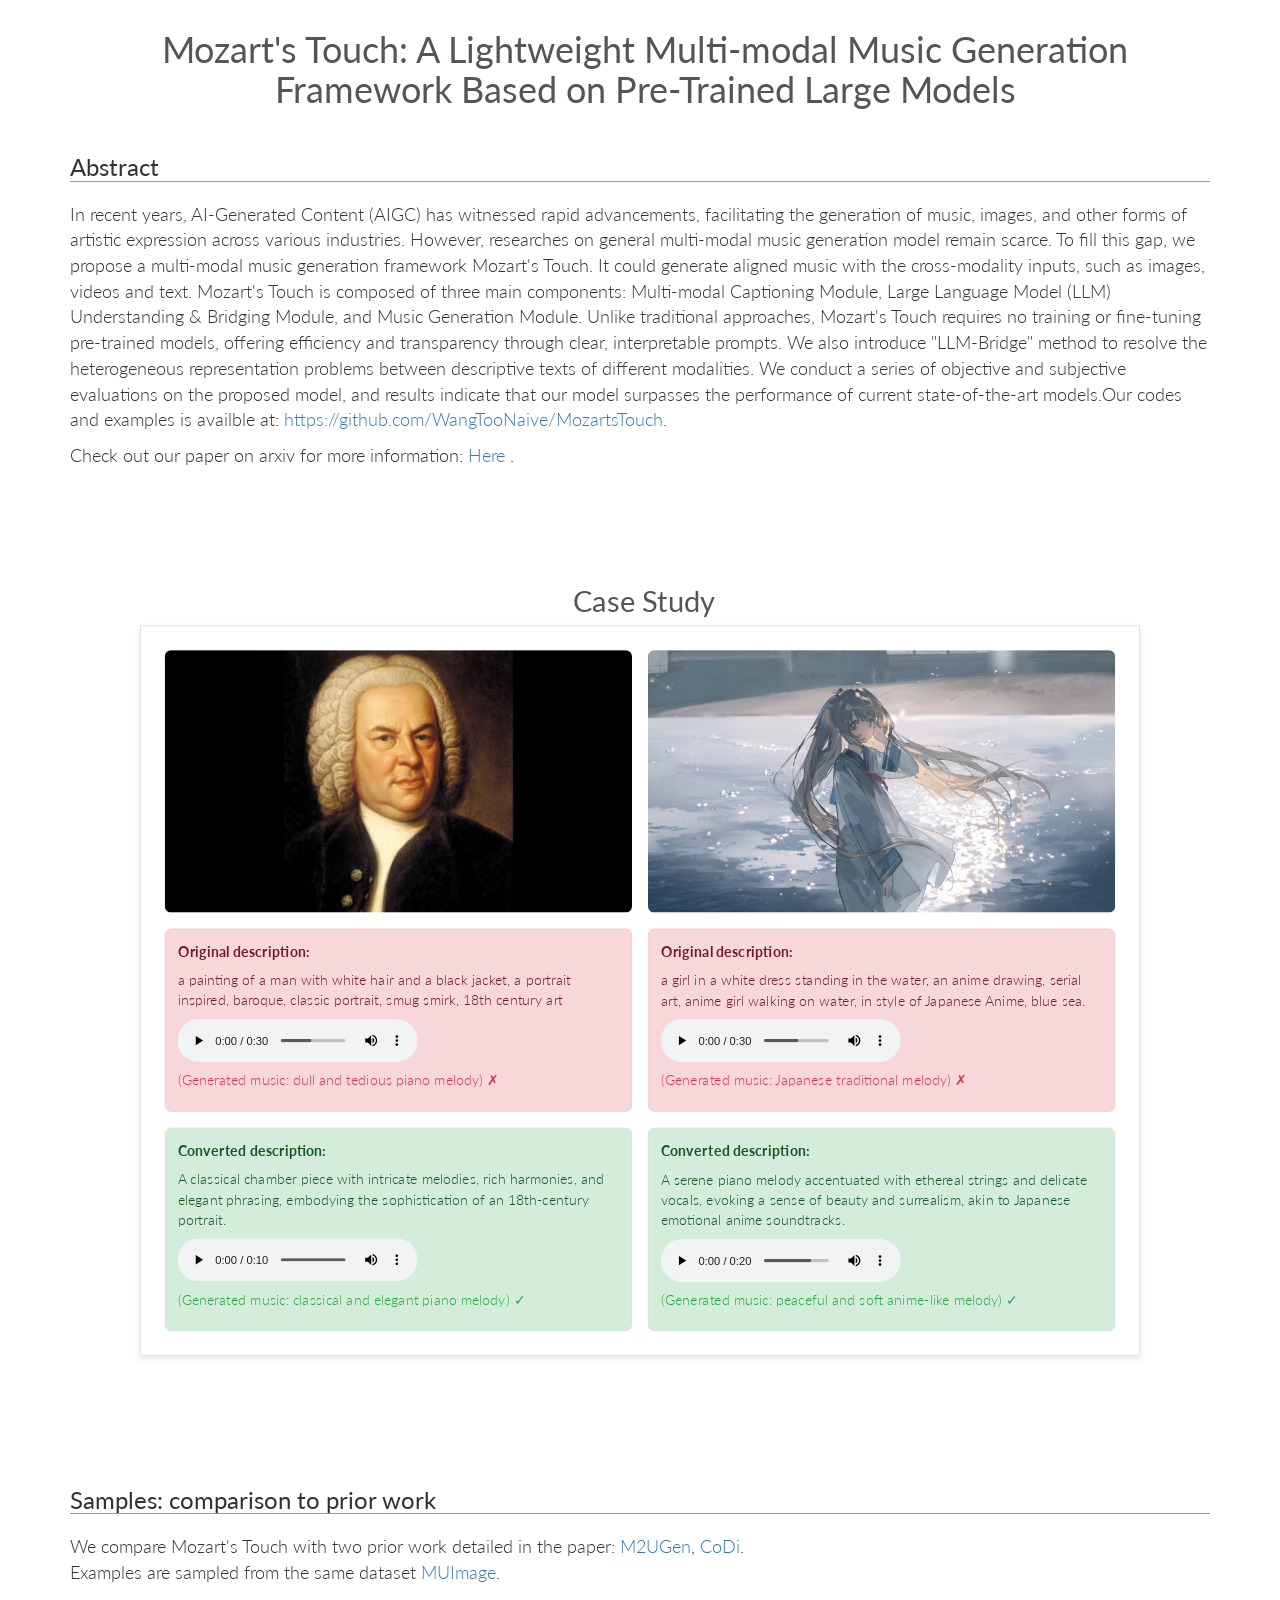
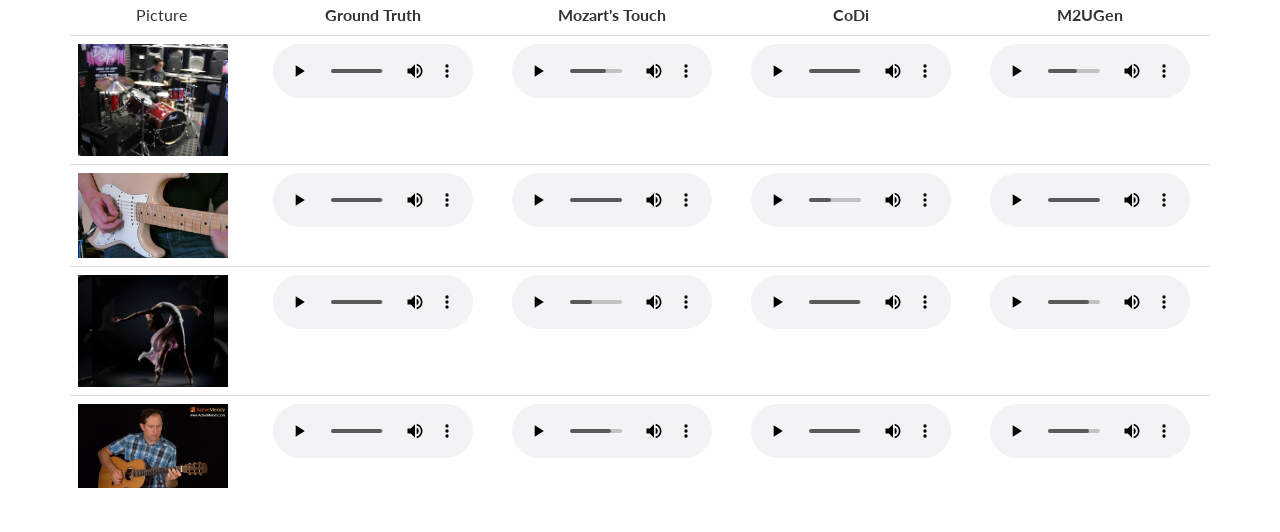
==== index.html @ 5bf79a74 "Rename index.html" ====
<html>
<head>

<link rel="stylesheet" href="https://maxcdn.bootstrapcdn.com/bootstrap/3.3.7/css/bootstrap.min.css"
      integrity="sha384-BVYiiSIFeK1dGmJRAkycuHAHRg32OmUcww7on3RYdg4Va+PmSTsz/K68vbdEjh4u" crossorigin="anonymous">
<link href='http://fonts.googleapis.com/css?family=Lato:300,400,900' rel='stylesheet' type='text/css'>
<link href="style.css" rel="stylesheet">
<title>Mozart's Touch: A Lightweight Multi-modal Music Generation Framework Based on Pre-Trained Large Models</title>

<head>
    <meta charset="UTF-8">
    <meta name="viewport" content="width=device-width, initial-scale=1.0">
    <title>Image Content Representation</title>
</head>

</head>
<body>

    <div id="header" class="container-fluid">
        <div class="row" style="text-align: center;">
        <div class="row">
            <h1>Mozart's Touch: A Lightweight Multi-modal Music Generation<br> Framework Based on Pre-Trained Large Models</h1>
        </div>
    </div>

<div class="container">
    <h2>Abstract</h2>
    <p>
        In recent years, AI-Generated Content (AIGC) has witnessed rapid advancements, facilitating the generation of music,
        images, and other forms of artistic expression across various industries. However, researches on general multi-modal
        music generation model remain scarce. To fill this gap, we propose a multi-modal music generation framework Mozart's
        Touch. It could generate aligned music with the cross-modality inputs, such as images, videos and text. Mozart's Touch
        is composed of three main components: Multi-modal Captioning Module, Large Language Model (LLM) Understanding & Bridging
        Module, and Music Generation Module. Unlike traditional approaches, Mozart's Touch requires no training or fine-tuning
        pre-trained models, offering efficiency and transparency through clear, interpretable prompts. We also introduce
        "LLM-Bridge" method to resolve the heterogeneous representation problems between descriptive texts of different
        modalities. We conduct a series of objective and subjective evaluations on the proposed model, and results indicate that
        our model surpasses the performance of current state-of-the-art models.Our codes and examples
        is availble at: <a href="https://github.com/WangTooNaive/MozartsTouch">https://github.com/WangTooNaive/MozartsTouch</a>.
    </p>
    <p>Check out our paper on arxiv for more information:  <a href="https://arxiv.org/abs/2405.02801">Here</a> .</p>
</div>

<div class="music-gen-wrapper">
    <h1 style="text-align: center;"> Case Study </h1>
<div class="music-gen-container" id="showcase">
    <div class="music-gen-column music-gen-left">
        <img src="img/case_study_1.jpg" alt="Classical portrait">
        <div class="music-gen-description-box music-gen-original-description">
            <p class="music-gen-description-title">Original description:</p>
            <p>a painting of a man with white hair and a black jacket, a portrait inspired, baroque, classic portrait,
                smug smirk, 18th century art</p>
            <audio controls class="sample_audio_mozart"><source src="audio/case_study_1.1.wav" type="audio/mpeg"></audio>
            <p class="music-gen-music error">(Generated music: dull and tedious piano melody) ✗</p>
        </div>
        <div class="music-gen-description-box music-gen-converted-description">
            <p class="music-gen-description-title">Converted description:</p>
            <p>A classical chamber piece with intricate melodies, rich harmonies, and elegant phrasing, embodying the
                sophistication of an 18th-century portrait.</p>
            <audio controls class="sample_audio_mozart"><source src="audio/case_study_1.2.wav" type="audio/mpeg"></audio>
            <p class="music-gen-music success">(Generated music: classical and elegant piano melody) ✓</p>
        </div>
    </div>
    <div class="music-gen-column music-gen-right">
        <img src="img/case_study_2.jpg" alt="Anime girl on water">
        <div class="music-gen-description-box music-gen-original-description">
            <p class="music-gen-description-title">Original description:</p>
            <p>a girl in a white dress standing in the water, an anime drawing, serial art, anime girl walking on water,
                in style of Japanese Anime, blue sea.</p>
            <audio controls class="sample_audio_mozart"><source src="audio/case_study_2.1.wav" type="audio/mpeg"></audio>
            <p class="music-gen-music error">(Generated music: Japanese traditional melody) ✗</p>
        </div>
        <div class="music-gen-description-box music-gen-converted-description">
            <p class="music-gen-description-title">Converted description:</p>
            <p>A serene piano melody accentuated with ethereal strings and delicate vocals, evoking a sense of beauty
                and surrealism, akin to Japanese emotional anime soundtracks.</p>
            <audio controls class="sample_audio_mozart"><source src="audio/case_study_2.2.wav" type="audio/mpeg"></audio>
            <p class="music-gen-music success">(Generated music: peaceful and soft anime-like melody) ✓</p>
        </div>
    </div>
</div>
<!-- <p ><br> In this part, we conduct a case study to analyze how our LLM
Understanding & Bridging Module (LUBM) mitigates the problem
of heterogeneous representations among different modalities. By
showcasing some representative comparative examples,
We demonstrate that the absence of the LUBM does indeed have
adverse effects on the generation results.<br><br>
The first example illustrates a portrait of Bach. Some keywords
in the original image description disturb the generation of corre
sponding music, as they focus on the attributes of image instead of
that of music. <br><br>

The second example illustrates an anime girl from a
visual novel game Atri: My Dear Moments. This example shows that
insufficiency of music attributions may also mislead the generation
of music in a quite different way.</p> -->
</div>

<!-- <div class="container" id="showcase">
    <h2> Case Study </h2>
    <div class="music-gen-container">
    <div class="music-gen-column music-gen-left">
        <img src="img/case_study_1.jpg" alt="Classical portrait">
        <div class="music-gen-description-box music-gen-original-description">
            <p class="music-gen-description-title">Original description:</p>
            <p style="font-size: 16px;">a painting of a man with white hair and a black jacket, a portrait inspired, baroque, classic portrait,
                smug smirk, 18th century art</p>
            <audio controls class="sample_audio_mozart"><source src="audio/case_study_1.1.wav" type="audio/mpeg"></audio>
            <p class="music-gen-music error">(Generated music: dull and tedious piano melody) ✗</p>
        </div>
        <div class="music-gen-description-box music-gen-converted-description">
            <p class="music-gen-description-title">Converted description:</p>
            <p style="font-size: 16px;">A classical chamber piece with intricate melodies, rich harmonies, and elegant phrasing, embodying the
                sophistication of an 18th-century portrait.</p>
            <audio controls class="sample_audio_mozart"><source src="audio/case_study_1.2.wav" type="audio/mpeg"></audio>
            <p class="music-gen-music success">(Generated music: classical and elegant piano melody) ✓</p>
        </div>
    </div>
    <div class="music-gen-column music-gen-right">
        <img src="img/case_study_2.jpg" alt="Anime girl on water">
        <div class="music-gen-description-box music-gen-original-description">
            <p class="music-gen-description-title">Original description:</p>
            <p style="font-size: 16px;">a girl in a white dress standing in the water, an anime drawing, serial art, anime girl walking on water,
                            in style of Japanese Anime, blue sea.</p>
            <audio controls class="sample_audio_mozart"><source src="audio/case_study_2.1.wav" type="audio/mpeg"></audio>
            <p class="music-gen-music error">(Generated music: Japanese traditional melody) ✗</p>
        </div>
        <div class="music-gen-description-box music-gen-converted-description">
            <p class="music-gen-description-title">Converted description:</p>
            <p style="font-size: 16px;">A serene piano melody accentuated with ethereal strings and delicate vocals, evoking a sense of beauty
                and surrealism, akin to Japanese emotional anime soundtracks.</p>
            <audio controls class="sample_audio_mozart"><source src="audio/case_study_2.2.wav" type="audio/mpeg"></audio>
            <p class="music-gen-music success">(Generated music: peaceful and soft anime-like melody) ✓</p>
        </div>
    </div>
    </div>
</div> -->

<div class="container" id="abstractdiv">
    <h2>Samples: comparison to prior work</h2>
    <p>We compare Mozart's Touch with two prior work detailed in the paper:
        <a href="https://crypto-code.github.io/M2UGen-Demo/">M2UGen</a>,
        <a href="https://codi-gen.github.io/">CoDi</a>. <br>Examples are sampled from the same dataset <a href="https://huggingface.co/datasets/M2UGen/MUImage">MUImage</a>.
    </p>
    <table class="table table-responsive">
        <thead>
        <tr class="text-center">
            <td>Picture</td>
            <td><b>Ground Truth</b></td>
            <td><b>Mozart's Touch</b></td>
            <td><b>CoDi</b></td>
            <td><b>M2UGen</b></td>
        </tr>
        </thead>
        <tr>
            <td><img src="img/1fdiocStUiA.jpg" alt="Sample Image" style="max-width: 150px;"></td>
            <td class="text-center"><audio controls class="sample_audio"><source src="audio/ground_truth/1fdiocStUiA.mp3" type="audio/mpeg"></audio></td>
            <td class="text-center"><audio controls class="sample_audio"><source src="audio/MozartsTouch/1fdiocStUiA.mp3" type="audio/mpeg"></audio></td>
            <td class="text-center"><audio controls class="sample_audio"><source src="audio/CoDi/1fdiocStUiA.mp3" type="audio/mpeg"></audio></td>
            <td class="text-center"><audio controls class="sample_audio"><source src="audio/M2UGen/1fdiocStUiA.wav" type="audio/mpeg"></audio></td>
        </tr>
        <tr>
            <td><img src="img/1pGqXzCGP8w.jpg" alt="Sample Image" style="max-width: 150px;"></td>
            <td class="text-center"><audio controls class="sample_audio"><source src="audio/ground_truth/1pGqXzCGP8w.mp3" type="audio/mpeg"></audio></td>
            <td class="text-center"><audio controls class="sample_audio"><source src="audio/MozartsTouch/1pGqXzCGP8w.mp3" type="audio/mpeg"></audio></td>
            <td class="text-center"><audio controls class="sample_audio"><source src="audio/CoDi/1pGqXzCGP8w.mp3" type="audio/mpeg"></audio></td>
            <td class="text-center"><audio controls class="sample_audio"><source src="audio/M2UGen/1pGqXzCGP8w.wav" type="audio/mpeg"></audio></td>
        </tr>
        <tr>
            <td><img src="img/1u6-sB6XPk4.jpg" alt="Sample Image" style="max-width: 150px;"></td>
            <td class="text-center"><audio controls class="sample_audio"><source src="audio/ground_truth/1u6-sB6XPk4.mp3" type="audio/mpeg"></audio></td>
            <td class="text-center"><audio controls class="sample_audio"><source src="audio/MozartsTouch/1u6-sB6XPk4.mp3" type="audio/mpeg"></audio></td>
            <td class="text-center"><audio controls class="sample_audio"><source src="audio/CoDi/1u6-sB6XPk4.mp3" type="audio/mpeg"></audio></td>
            <td class="text-center"><audio controls class="sample_audio"><source src="audio/M2UGen/1u6-sB6XPk4.wav" type="audio/mpeg"></audio></td>
        </tr>
        <tr>
            <td><img src="img/1ubOluaAkdg.jpg" alt="Sample Image" style="max-width: 150px;"></td>
            <td class="text-center"><audio controls class="sample_audio"><source src="audio/ground_truth/1ubOluaAkdg.mp3" type="audio/mpeg"></audio></td>
            <td class="text-center"><audio controls class="sample_audio"><source src="audio/MozartsTouch/1ubOluaAkdg.mp3" type="audio/mpeg"></audio></td>
            <td class="text-center"><audio controls class="sample_audio"><source src="audio/CoDi/1ubOluaAkdg.mp3" type="audio/mpeg"></audio></td>
            <td class="text-center"><audio controls class="sample_audio"><source src="audio/M2UGen/1ubOluaAkdg.wav" type="audio/mpeg"></audio></td>
        </tr>
        
        </tbody>
    </table>
</div>


<script>
function setupCallback(elem, elems) {
  elem.addEventListener("play", function () {
    for (var other of elems) {
      if (other !== elem) {
        other.pause();
        // other.currentTime = 0.;
      }
    }
  });
}

document.addEventListener('DOMContentLoaded', function () {
  var elems = document.body.getElementsByTagName("audio");
  for (var elem of elems) {
    setupCallback(elem, elems);
  }
});
</script>
</body>
</html>
---- style.css ----
body {
  font-family: 'Lato', sans-serif;
  font-weight: 300;
  color: #333;
  font-size: 18px;
}
#page-wrap {
  width: 85%;
  max-width: 1000px;
}

h1 {
  font-size: 36px;
  color: #555;
  font-weight: 400;
  text-align: center;
  margin: 0;
  padding: 0;
  margin-right: 50px;
  margin-left: 60px;
  margin-top: 10px;
  margin-bottom: 10px;
}
.authors {
  color: #222;
  font-size: 22px;
  font-weight: 400;
  text-align: center;
  margin: 0;
  padding: 0;
  margin-bottom: 10px;
}

.assets {
  color: #222;
  font-size: 20px;
  font-weight: 300;
  text-align: center;
  margin: 0;
  padding: 0;
  margin-bottom: 5px;
}

.logoimg {
  display: inline-block;
  padding-left: 15px;
  padding-right: 15px;
  margin-left: auto;
  margin-right: auto;
  margin-bottom: 10px;
}
.container-fluid {
  margin-top: 20px;
  margin-bottom: 16px;
}
.container {
  margin-top: 15px;
}

.sample_audio {
  width:120px;
}


.long_audio {
  width:500px;
}


.desc {
  max-width: 100px;
}
@media (min-width: 1000px) {
  .sample_audio {
    width:200px;
  }
}

@media (min-width: 1400px) {
  .container {
      width: 1300px;
  }
  .sample_audio {
    width:200px;
  }
}

@media (min-width: 1600px) {
.container {
    width: 1500px;
}
}


#footer {
  margin-bottom: 50px;
}

.overview {
  text-align: center;
  margin-top: 20px;
  display: block;
  margin-left: auto;
  margin-right: auto;
  margin-bottom: 35px;
}
.thumbs {
  display: inline-block;
  width: 100%;
  margin-left: auto;
  margin-right: auto;
  -webkit-box-shadow: 1px 1px 3px #999;
  -moz-box-shadow: 1px 1px 3px #999;
  box-shadow: 1px 1px 3px #999;
  /* margin-bottom: 10px; */
}
.tftable {
  color:#333333;
  width:100%;
  border-width: 1px;
  border-color: #729ea5;
  border-collapse: collapse;
}
.tftable th {
  background-color:#acc8cc;
  border-width: 1px;
  padding: 8px;
  border-style: solid;
  border-color: #729ea5;
  text-align:left;
}
.tftable tr {
  background-color:#ffffff;
}
.tftable td {
  border-width: 1px;
  padding: 8px;
  border-style: solid;
  border-color: #729ea5;
  font-size: 16px;
}
.tftable tr:hover {
  background-color:#ffff99;
}

h2 {
  font-size: 24px;
  font-weight: 400;
  border-bottom: 1px solid #999;
  margin-bottom: 20px;
}

h3 {
  font-size: 20px;
  font-weight: 350;
  margin-bottom: 10px;
}

b {
  font-weight: 700px;
}

.demos {
    text-align: center;
  margin-top:30px;
  margin-bottom:30px;
}

.demos .caption {
    font-size: 18px;
    font-weight: bold;
    margin-top: 5px;
    margin-bottom: 5px;
}

.margin-top {
    margin-top:3px;
}

.margin-bottom {
    margin-bottom:3px;
}

.nopadding {
   padding: 0 !important;
   margin: 0 !important;
}

.music-gen-wrapper {
    transform: scale(0.8);
    /* 缩小至0.8倍 */
    transform-origin: center;
    /* 设置缩放中心为容器中心 */
}

.music-gen-container {
    display: flex;
    border: 1px solid #ddd;
    background: #fff;
    padding: 20px;
    box-shadow: 0 4px 8px rgba(0, 0, 0, 0.1);
}

.music-gen-column {
    width: 50%;
    padding: 10px;
    box-sizing: border-box;
}

.music-gen-left img,
.music-gen-right img {
    width: 100%;
    border-radius: 8px;
}

.music-gen-description-box {
    margin-top: 20px;
    padding: 15px;
    border-radius: 8px;
}

.music-gen-original-description {
    background-color: #f8d7da;
    color: #721c24;
    border: 1px solid #f5c6cb;
}

.music-gen-converted-description {
    background-color: #d4edda;
    color: #155724;
    border: 1px solid #c3e6cb;
}

.music-gen-description-title {
    font-weight: bold;
}

.music-gen-music {
    margin-top: 10px;
}

.music-gen-music.success {
    color: #28a745;
}

.music-gen-music.error {
    color: #dc3545;
}
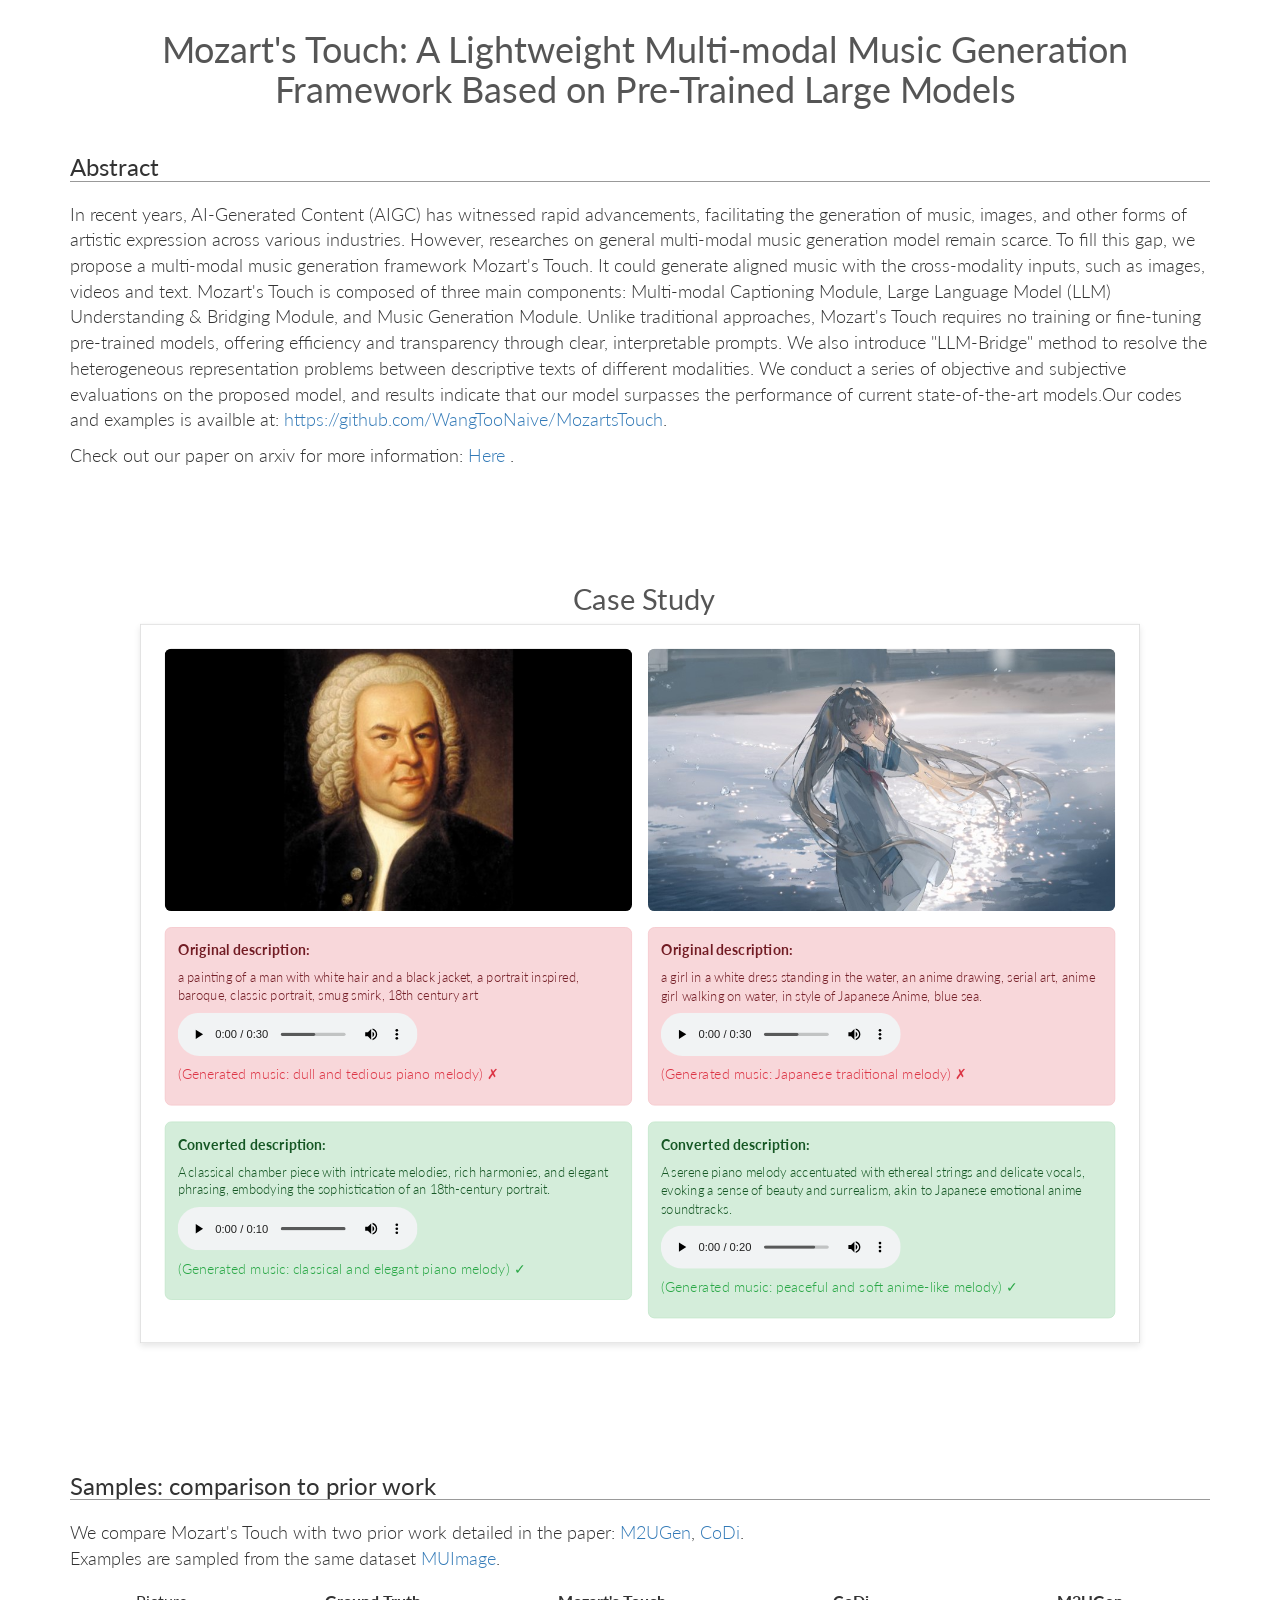
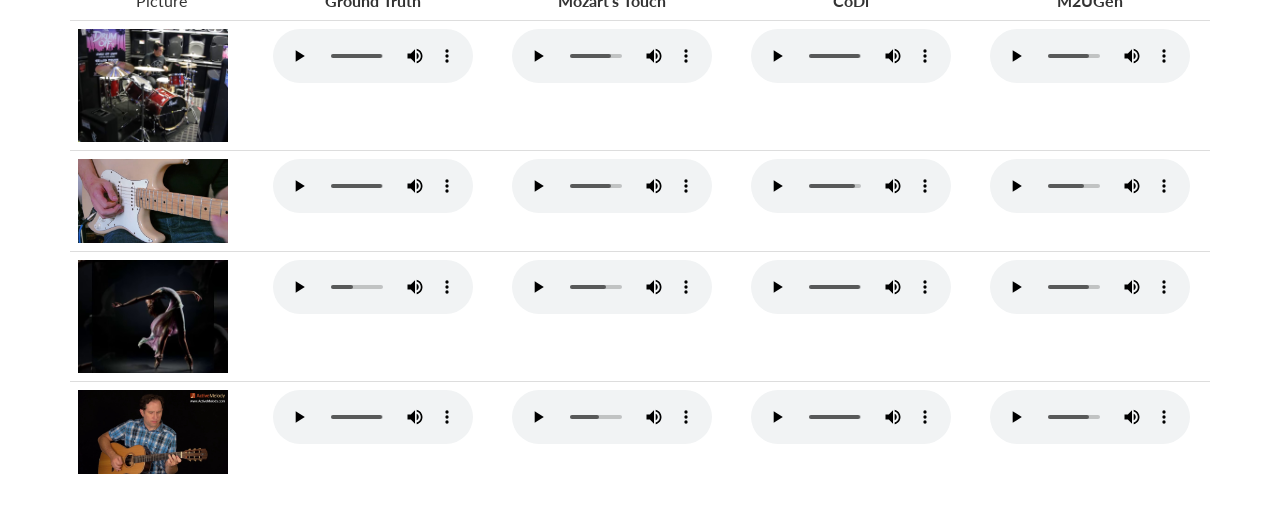
==== commit 8c02830d: "Update index.html" ====
--- a/index.html
+++ b/index.html
@@ -49,14 +49,14 @@
         <img src="img/case_study_1.jpg" alt="Classical portrait">
         <div class="music-gen-description-box music-gen-original-description">
             <p class="music-gen-description-title">Original description:</p>
-            <p>a painting of a man with white hair and a black jacket, a portrait inspired, baroque, classic portrait,
+            <p style="font-size: 16px;">a painting of a man with white hair and a black jacket, a portrait inspired, baroque, classic portrait,
                 smug smirk, 18th century art</p>
             <audio controls class="sample_audio_mozart"><source src="audio/case_study_1.1.wav" type="audio/mpeg"></audio>
             <p class="music-gen-music error">(Generated music: dull and tedious piano melody) ✗</p>
         </div>
         <div class="music-gen-description-box music-gen-converted-description">
             <p class="music-gen-description-title">Converted description:</p>
-            <p>A classical chamber piece with intricate melodies, rich harmonies, and elegant phrasing, embodying the
+            <p style="font-size: 16px;">A classical chamber piece with intricate melodies, rich harmonies, and elegant phrasing, embodying the
                 sophistication of an 18th-century portrait.</p>
             <audio controls class="sample_audio_mozart"><source src="audio/case_study_1.2.wav" type="audio/mpeg"></audio>
             <p class="music-gen-music success">(Generated music: classical and elegant piano melody) ✓</p>
@@ -66,14 +66,14 @@
         <img src="img/case_study_2.jpg" alt="Anime girl on water">
         <div class="music-gen-description-box music-gen-original-description">
             <p class="music-gen-description-title">Original description:</p>
-            <p>a girl in a white dress standing in the water, an anime drawing, serial art, anime girl walking on water,
+            <p style="font-size: 16px;">a girl in a white dress standing in the water, an anime drawing, serial art, anime girl walking on water,
                 in style of Japanese Anime, blue sea.</p>
             <audio controls class="sample_audio_mozart"><source src="audio/case_study_2.1.wav" type="audio/mpeg"></audio>
             <p class="music-gen-music error">(Generated music: Japanese traditional melody) ✗</p>
         </div>
         <div class="music-gen-description-box music-gen-converted-description">
             <p class="music-gen-description-title">Converted description:</p>
-            <p>A serene piano melody accentuated with ethereal strings and delicate vocals, evoking a sense of beauty
+            <p style="font-size: 16px;">A serene piano melody accentuated with ethereal strings and delicate vocals, evoking a sense of beauty
                 and surrealism, akin to Japanese emotional anime soundtracks.</p>
             <audio controls class="sample_audio_mozart"><source src="audio/case_study_2.2.wav" type="audio/mpeg"></audio>
             <p class="music-gen-music success">(Generated music: peaceful and soft anime-like melody) ✓</p>
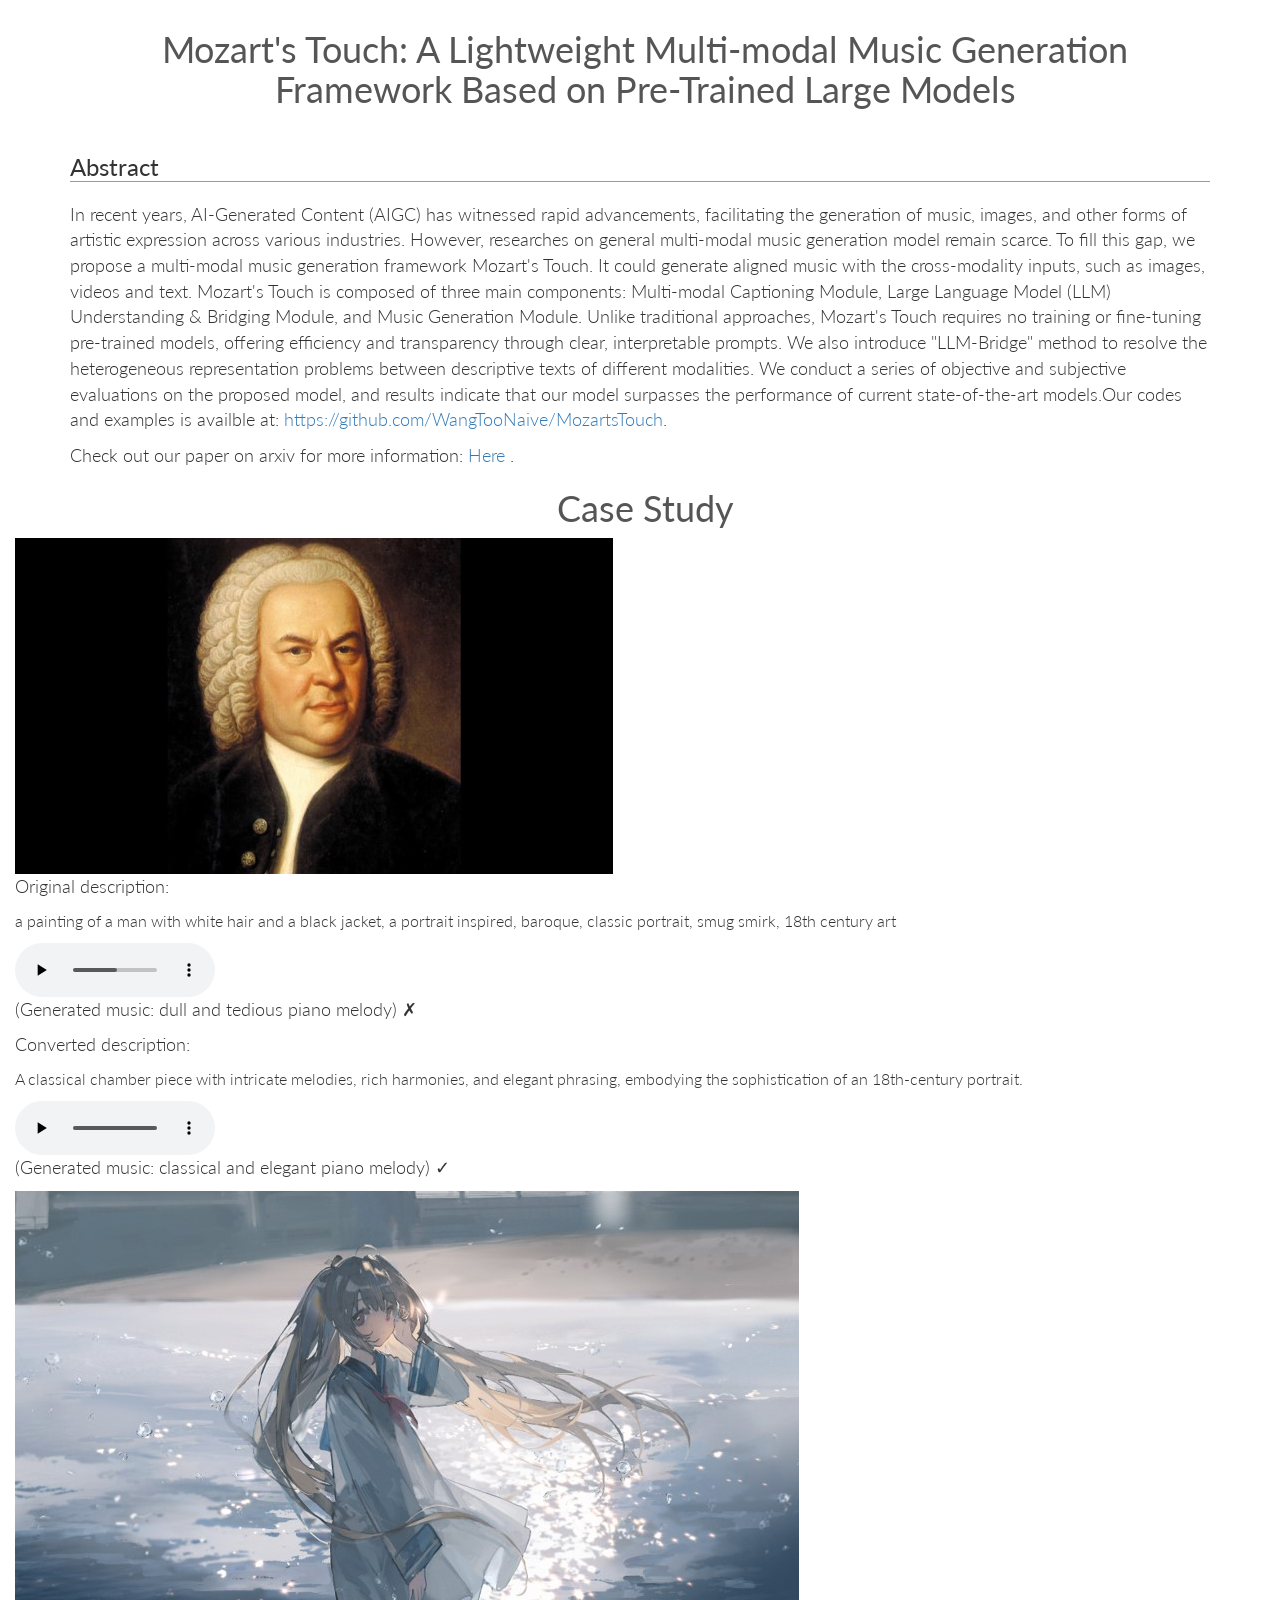
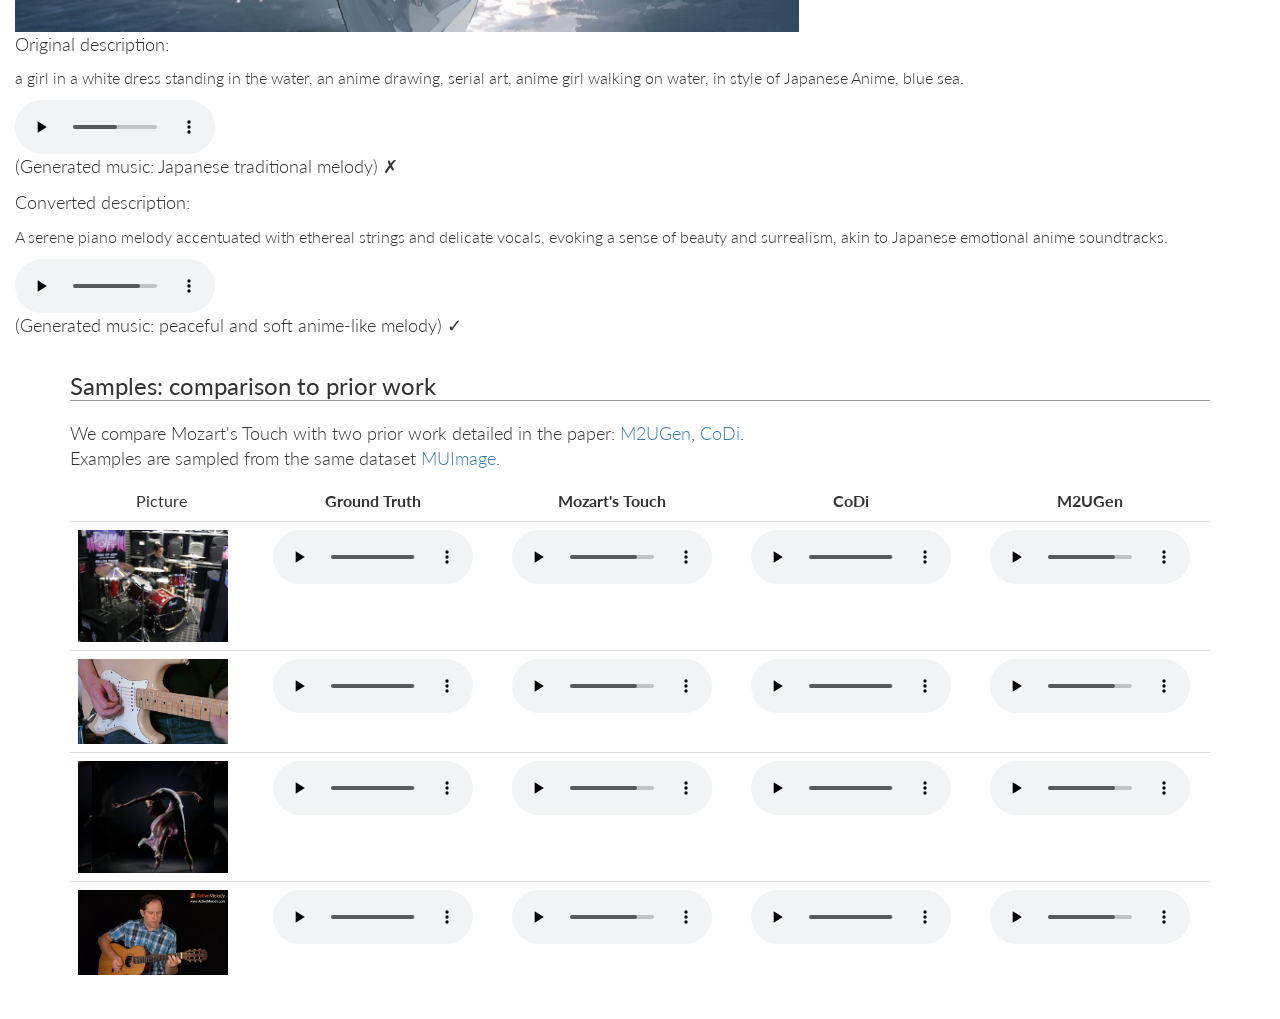
==== commit 55817468: "Update index.html" ====
--- a/index.html
+++ b/index.html
@@ -51,14 +51,14 @@
             <p class="music-gen-description-title">Original description:</p>
             <p style="font-size: 16px;">a painting of a man with white hair and a black jacket, a portrait inspired, baroque, classic portrait,
                 smug smirk, 18th century art</p>
-            <audio controls class="sample_audio_mozart"><source src="audio/case_study_1.1.wav" type="audio/mpeg"></audio>
+            <audio controls class="sample_audio"><source src="audio/case_study_1.1.wav" type="audio/mpeg"></audio>
             <p class="music-gen-music error">(Generated music: dull and tedious piano melody) ✗</p>
         </div>
         <div class="music-gen-description-box music-gen-converted-description">
             <p class="music-gen-description-title">Converted description:</p>
             <p style="font-size: 16px;">A classical chamber piece with intricate melodies, rich harmonies, and elegant phrasing, embodying the
                 sophistication of an 18th-century portrait.</p>
-            <audio controls class="sample_audio_mozart"><source src="audio/case_study_1.2.wav" type="audio/mpeg"></audio>
+            <audio controls class="sample_audio"><source src="audio/case_study_1.2.wav" type="audio/mpeg"></audio>
             <p class="music-gen-music success">(Generated music: classical and elegant piano melody) ✓</p>
         </div>
     </div>
@@ -68,14 +68,14 @@
             <p class="music-gen-description-title">Original description:</p>
             <p style="font-size: 16px;">a girl in a white dress standing in the water, an anime drawing, serial art, anime girl walking on water,
                 in style of Japanese Anime, blue sea.</p>
-            <audio controls class="sample_audio_mozart"><source src="audio/case_study_2.1.wav" type="audio/mpeg"></audio>
+            <audio controls class="sample_audio"><source src="audio/case_study_2.1.wav" type="audio/mpeg"></audio>
             <p class="music-gen-music error">(Generated music: Japanese traditional melody) ✗</p>
         </div>
         <div class="music-gen-description-box music-gen-converted-description">
             <p class="music-gen-description-title">Converted description:</p>
             <p style="font-size: 16px;">A serene piano melody accentuated with ethereal strings and delicate vocals, evoking a sense of beauty
                 and surrealism, akin to Japanese emotional anime soundtracks.</p>
-            <audio controls class="sample_audio_mozart"><source src="audio/case_study_2.2.wav" type="audio/mpeg"></audio>
+            <audio controls class="sample_audio"><source src="audio/case_study_2.2.wav" type="audio/mpeg"></audio>
             <p class="music-gen-music success">(Generated music: peaceful and soft anime-like melody) ✓</p>
         </div>
     </div>
--- a/style.css
+++ b/style.css
@@ -4,6 +4,7 @@
   color: #333;
   font-size: 18px;
 }
+
 #page-wrap {
   width: 85%;
   max-width: 1000px;
@@ -21,6 +22,7 @@
   margin-top: 10px;
   margin-bottom: 10px;
 }
+
 .authors {
   color: #222;
   font-size: 22px;
@@ -49,46 +51,67 @@
   margin-right: auto;
   margin-bottom: 10px;
 }
+
 .container-fluid {
   margin-top: 20px;
   margin-bottom: 16px;
 }
+
 .container {
   margin-top: 15px;
 }
 
 .sample_audio {
-  width:120px;
-}
-
+  width: 100px;
+}
 
 .long_audio {
-  width:500px;
+  width: 500px;
 }
 
 
 .desc {
-  max-width: 100px;
-}
+  max-width: 300px;
+}
+
 @media (min-width: 1000px) {
   .sample_audio {
-    width:200px;
+    width: 200px;
   }
 }
 
 @media (min-width: 1400px) {
   .container {
-      width: 1300px;
-  }
+    width: 1300px;
+  }
+  
+  .music-gen-container {
+    width: 1300px;
+    display: flex;
+    border: 1px solid #ddd;
+    background: #fff;
+    padding: 20px;
+    box-shadow: 0 4px 8px rgba(0, 0, 0, 0.1);
+  }
+
   .sample_audio {
-    width:200px;
+    width: 200px;
   }
 }
 
 @media (min-width: 1600px) {
-.container {
+  .container {
     width: 1500px;
-}
+  }
+
+  .music-gen-container {
+    width: 1500px;
+    display: flex;
+    border: 1px solid #ddd;
+    background: #fff;
+    padding: 20px;
+    box-shadow: 0 4px 8px rgba(0, 0, 0, 0.1);
+  }
 }
 
 
@@ -104,6 +127,7 @@
   margin-right: auto;
   margin-bottom: 35px;
 }
+
 .thumbs {
   display: inline-block;
   width: 100%;
@@ -114,24 +138,28 @@
   box-shadow: 1px 1px 3px #999;
   /* margin-bottom: 10px; */
 }
+
 .tftable {
-  color:#333333;
-  width:100%;
+  color: #333333;
+  width: 100%;
   border-width: 1px;
   border-color: #729ea5;
   border-collapse: collapse;
 }
+
 .tftable th {
-  background-color:#acc8cc;
+  background-color: #acc8cc;
   border-width: 1px;
   padding: 8px;
   border-style: solid;
   border-color: #729ea5;
-  text-align:left;
-}
+  text-align: left;
+}
+
 .tftable tr {
-  background-color:#ffffff;
-}
+  background-color: #ffffff;
+}
+
 .tftable td {
   border-width: 1px;
   padding: 8px;
@@ -139,8 +167,9 @@
   border-color: #729ea5;
   font-size: 16px;
 }
+
 .tftable tr:hover {
-  background-color:#ffff99;
+  background-color: #ffff99;
 }
 
 h2 {
@@ -161,88 +190,27 @@
 }
 
 .demos {
-    text-align: center;
-  margin-top:30px;
-  margin-bottom:30px;
+  text-align: center;
+  margin-top: 30px;
+  margin-bottom: 30px;
 }
 
 .demos .caption {
-    font-size: 18px;
-    font-weight: bold;
-    margin-top: 5px;
-    margin-bottom: 5px;
+  font-size: 18px;
+  font-weight: bold;
+  margin-top: 5px;
+  margin-bottom: 5px;
 }
 
 .margin-top {
-    margin-top:3px;
+  margin-top: 3px;
 }
 
 .margin-bottom {
-    margin-bottom:3px;
+  margin-bottom: 3px;
 }
 
 .nopadding {
-   padding: 0 !important;
-   margin: 0 !important;
-}
-
-.music-gen-wrapper {
-    transform: scale(0.8);
-    /* 缩小至0.8倍 */
-    transform-origin: center;
-    /* 设置缩放中心为容器中心 */
-}
-
-.music-gen-container {
-    display: flex;
-    border: 1px solid #ddd;
-    background: #fff;
-    padding: 20px;
-    box-shadow: 0 4px 8px rgba(0, 0, 0, 0.1);
-}
-
-.music-gen-column {
-    width: 50%;
-    padding: 10px;
-    box-sizing: border-box;
-}
-
-.music-gen-left img,
-.music-gen-right img {
-    width: 100%;
-    border-radius: 8px;
-}
-
-.music-gen-description-box {
-    margin-top: 20px;
-    padding: 15px;
-    border-radius: 8px;
-}
-
-.music-gen-original-description {
-    background-color: #f8d7da;
-    color: #721c24;
-    border: 1px solid #f5c6cb;
-}
-
-.music-gen-converted-description {
-    background-color: #d4edda;
-    color: #155724;
-    border: 1px solid #c3e6cb;
-}
-
-.music-gen-description-title {
-    font-weight: bold;
-}
-
-.music-gen-music {
-    margin-top: 10px;
-}
-
-.music-gen-music.success {
-    color: #28a745;
-}
-
-.music-gen-music.error {
-    color: #dc3545;
-}+  padding: 0 !important;
+  margin: 0 !important;
+}
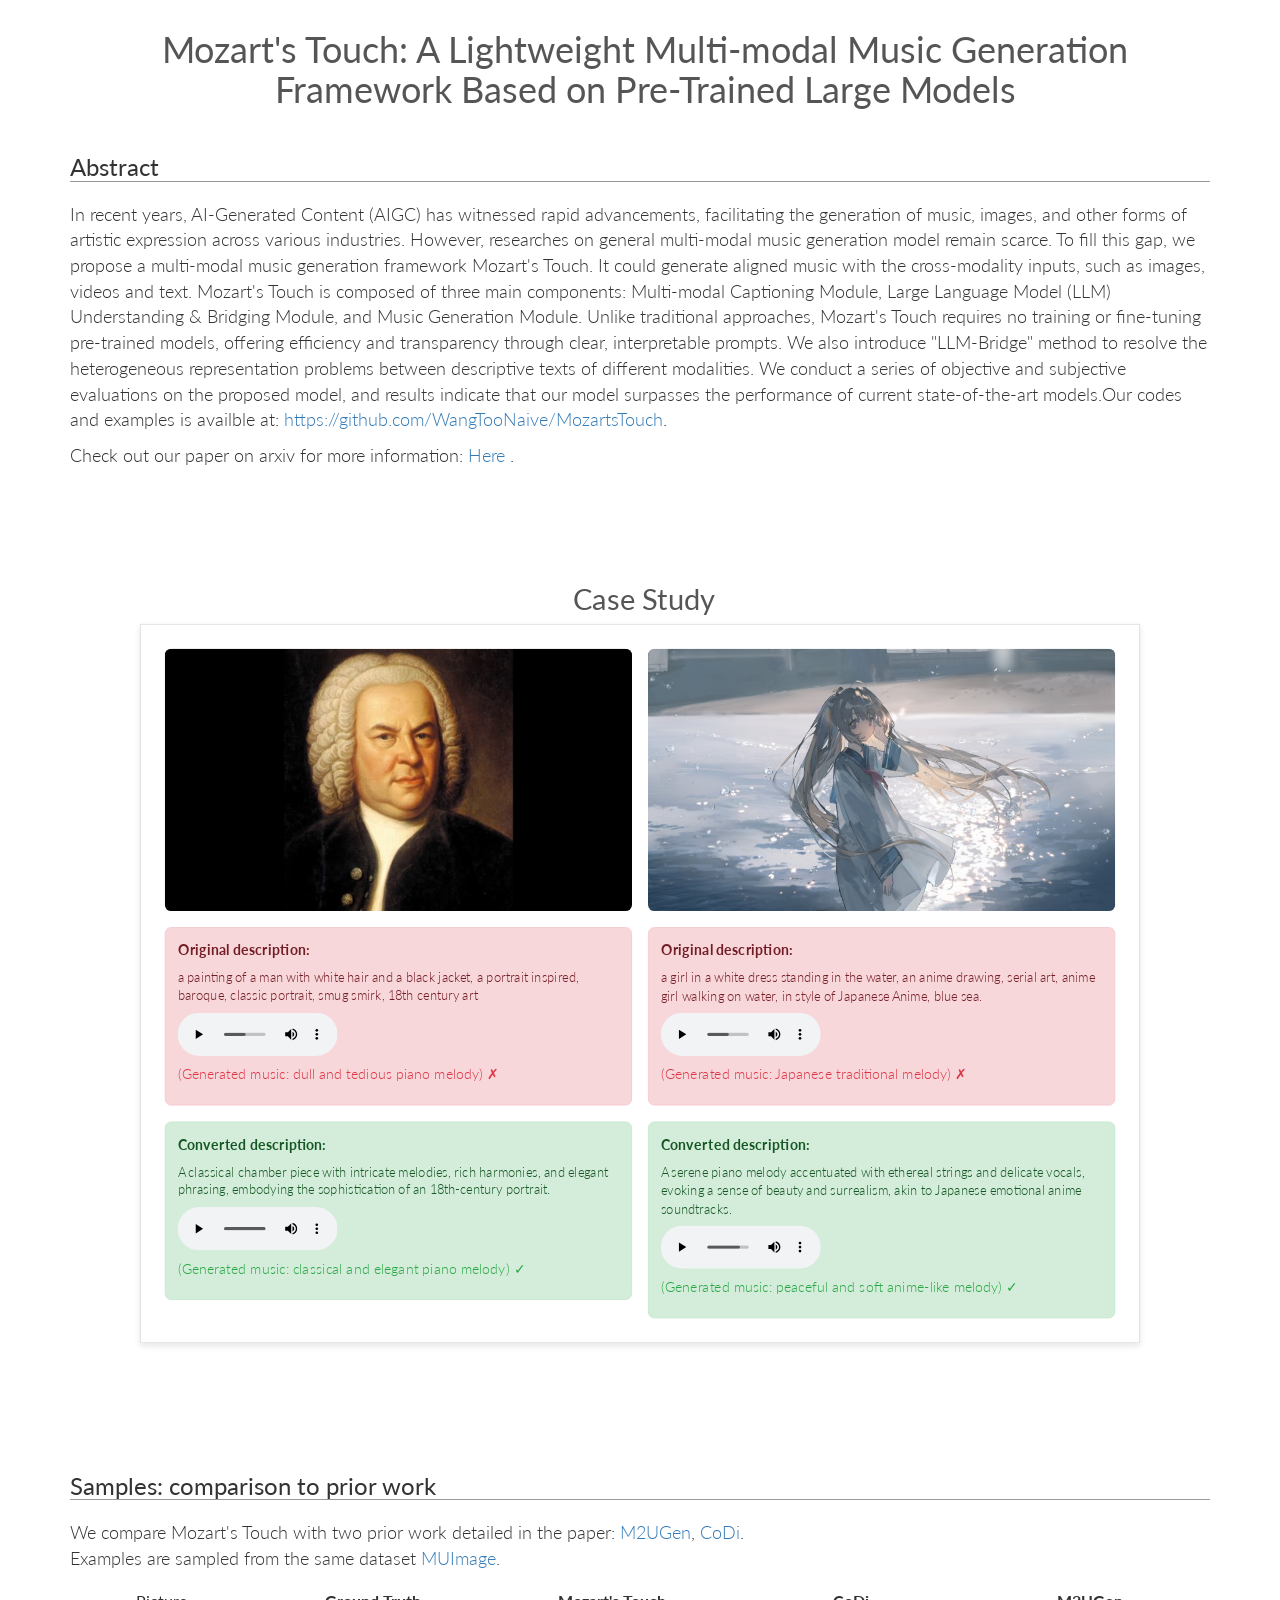
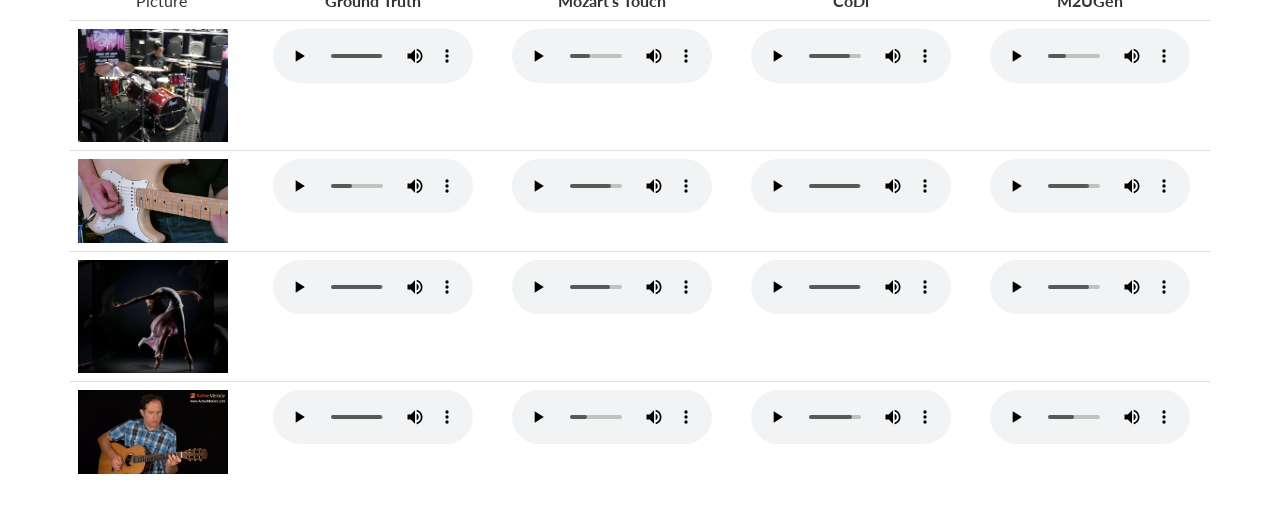
==== commit f0c01aa4: "Update index.html" ====
--- a/index.html
+++ b/index.html
@@ -10,7 +10,7 @@
 
 <head>
     <meta charset="UTF-8">
-    <meta name="viewport" content="width=device-width, initial-scale=1.0">
+    <meta name="viewport" content="width=750, initial-scale=1.0">
     <title>Image Content Representation</title>
 </head>
 
--- a/style.css
+++ b/style.css
@@ -4,7 +4,6 @@
   color: #333;
   font-size: 18px;
 }
-
 #page-wrap {
   width: 85%;
   max-width: 1000px;
@@ -22,7 +21,6 @@
   margin-top: 10px;
   margin-bottom: 10px;
 }
-
 .authors {
   color: #222;
   font-size: 22px;
@@ -51,67 +49,46 @@
   margin-right: auto;
   margin-bottom: 10px;
 }
-
 .container-fluid {
   margin-top: 20px;
   margin-bottom: 16px;
 }
-
 .container {
   margin-top: 15px;
 }
 
 .sample_audio {
-  width: 100px;
-}
+  width:120px;
+}
+
 
 .long_audio {
-  width: 500px;
+  width:500px;
 }
 
 
 .desc {
-  max-width: 300px;
-}
-
+  max-width: 100px;
+}
 @media (min-width: 1000px) {
   .sample_audio {
-    width: 200px;
+    width:200px;
   }
 }
 
 @media (min-width: 1400px) {
   .container {
-    width: 1300px;
+      width: 1300px;
   }
-  
-  .music-gen-container {
-    width: 1300px;
-    display: flex;
-    border: 1px solid #ddd;
-    background: #fff;
-    padding: 20px;
-    box-shadow: 0 4px 8px rgba(0, 0, 0, 0.1);
+  .sample_audio {
+    width:200px;
   }
-
-  .sample_audio {
-    width: 200px;
-  }
 }
 
 @media (min-width: 1600px) {
-  .container {
+.container {
     width: 1500px;
-  }
-
-  .music-gen-container {
-    width: 1500px;
-    display: flex;
-    border: 1px solid #ddd;
-    background: #fff;
-    padding: 20px;
-    box-shadow: 0 4px 8px rgba(0, 0, 0, 0.1);
-  }
+}
 }
 
 
@@ -127,7 +104,6 @@
   margin-right: auto;
   margin-bottom: 35px;
 }
-
 .thumbs {
   display: inline-block;
   width: 100%;
@@ -138,28 +114,24 @@
   box-shadow: 1px 1px 3px #999;
   /* margin-bottom: 10px; */
 }
-
 .tftable {
-  color: #333333;
-  width: 100%;
+  color:#333333;
+  width:100%;
   border-width: 1px;
   border-color: #729ea5;
   border-collapse: collapse;
 }
-
 .tftable th {
-  background-color: #acc8cc;
+  background-color:#acc8cc;
   border-width: 1px;
   padding: 8px;
   border-style: solid;
   border-color: #729ea5;
-  text-align: left;
-}
-
+  text-align:left;
+}
 .tftable tr {
-  background-color: #ffffff;
-}
-
+  background-color:#ffffff;
+}
 .tftable td {
   border-width: 1px;
   padding: 8px;
@@ -167,9 +139,8 @@
   border-color: #729ea5;
   font-size: 16px;
 }
-
 .tftable tr:hover {
-  background-color: #ffff99;
+  background-color:#ffff99;
 }
 
 h2 {
@@ -190,27 +161,88 @@
 }
 
 .demos {
-  text-align: center;
-  margin-top: 30px;
-  margin-bottom: 30px;
+    text-align: center;
+  margin-top:30px;
+  margin-bottom:30px;
 }
 
 .demos .caption {
-  font-size: 18px;
-  font-weight: bold;
-  margin-top: 5px;
-  margin-bottom: 5px;
+    font-size: 18px;
+    font-weight: bold;
+    margin-top: 5px;
+    margin-bottom: 5px;
 }
 
 .margin-top {
-  margin-top: 3px;
+    margin-top:3px;
 }
 
 .margin-bottom {
-  margin-bottom: 3px;
+    margin-bottom:3px;
 }
 
 .nopadding {
-  padding: 0 !important;
-  margin: 0 !important;
-}
+   padding: 0 !important;
+   margin: 0 !important;
+}
+
+.music-gen-wrapper {
+    transform: scale(0.8);
+    /* 缩小至0.8倍 */
+    transform-origin: center;
+    /* 设置缩放中心为容器中心 */
+}
+
+.music-gen-container {
+    display: flex;
+    border: 1px solid #ddd;
+    background: #fff;
+    padding: 20px;
+    box-shadow: 0 4px 8px rgba(0, 0, 0, 0.1);
+}
+
+.music-gen-column {
+    width: 50%;
+    padding: 10px;
+    box-sizing: border-box;
+}
+
+.music-gen-left img,
+.music-gen-right img {
+    width: 100%;
+    border-radius: 8px;
+}
+
+.music-gen-description-box {
+    margin-top: 20px;
+    padding: 15px;
+    border-radius: 8px;
+}
+
+.music-gen-original-description {
+    background-color: #f8d7da;
+    color: #721c24;
+    border: 1px solid #f5c6cb;
+}
+
+.music-gen-converted-description {
+    background-color: #d4edda;
+    color: #155724;
+    border: 1px solid #c3e6cb;
+}
+
+.music-gen-description-title {
+    font-weight: bold;
+}
+
+.music-gen-music {
+    margin-top: 10px;
+}
+
+.music-gen-music.success {
+    color: #28a745;
+}
+
+.music-gen-music.error {
+    color: #dc3545;
+}
